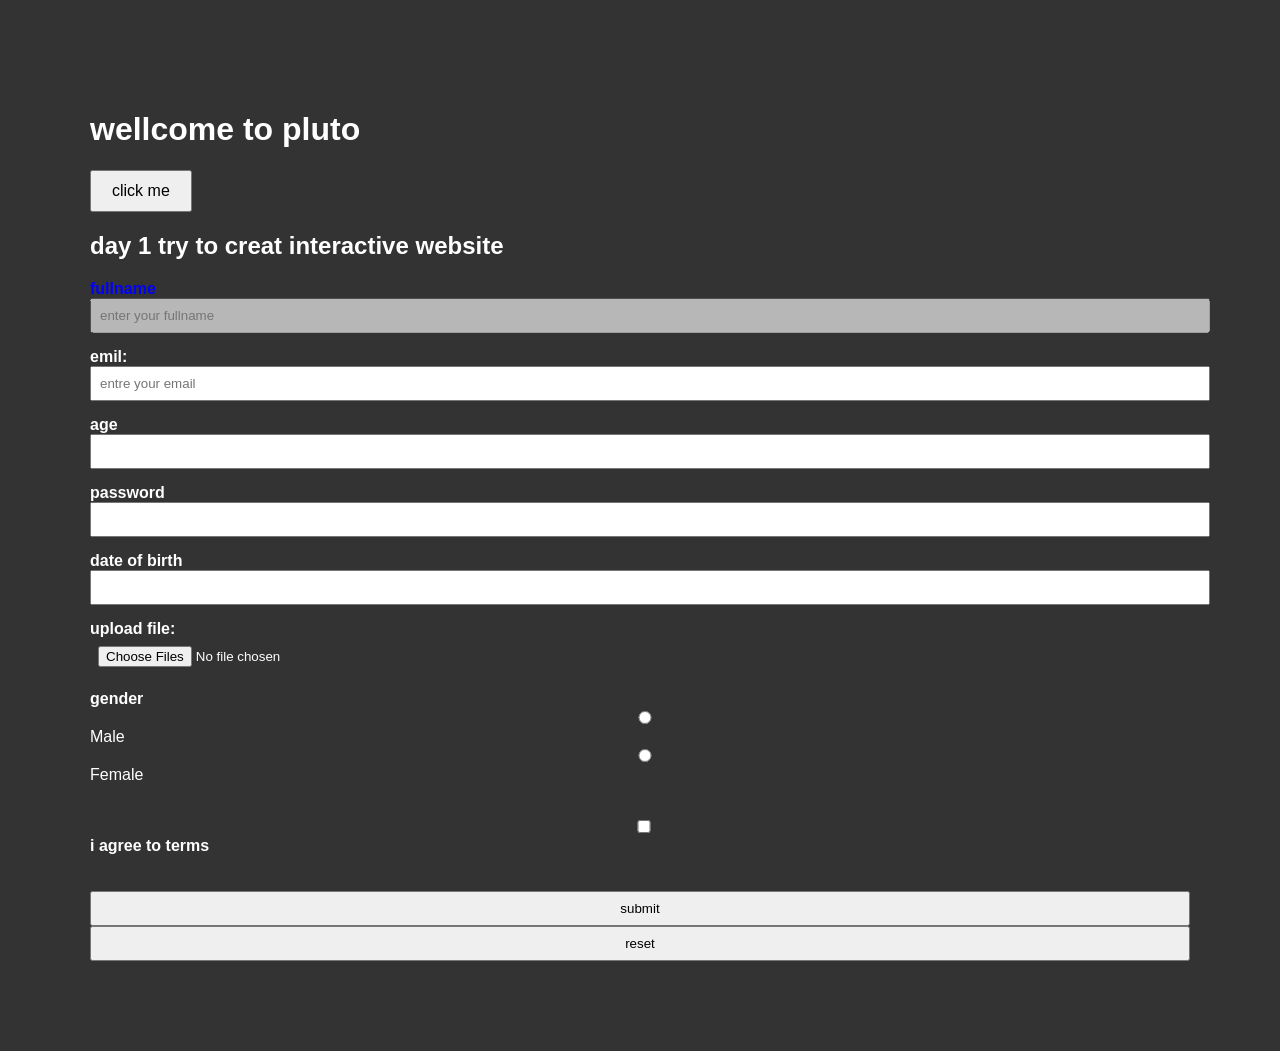
==== index.html @ 61b976a7 "first commit" ====
<!DOCTYPE html>
<html lang="en">
<head>
       <meta charset="UTF-8">
       <meta name="viewport" content="width=device-width,intital-scale=1.0">
       <title>day1</title>
       <link rel="stylesheet" 
       href="style.css">
</head>
<body> 
<h1>wellcome to pluto</h1>
<button id="testbutton">click me</button>
<script srC="script.js"></script>
<h2>day 1 try to creat interactive website</h2>
<form acrion="#"method="post"autocomplete="on">
<label fo="fullname"id="ibname"class="label-clas"title="enter your fullname"style="color:blue;">
fullname</label>
<input type="text"
       id="fullname"
       name="fullname"
       value=""
       placeholder="enter your fullname"
       required
       readonly
       disabled
       maxlength="50"
       minlength="3"
       size="30"
       autofocus
       autocomplete="name"
       pattern="[A-Za-z\s]+"title="only letters allowed"
       class="input-class">
       <label for="email">emil:</label>
       <input
       type="email"
       id="email"
       name="email"
       placeholder="entre your email"
       required
       autocomplete="email">
       <label fro="age">age</label>
       <input 
       type="number"
       id="age"
       name="age"
       min="1"
       max="100"
       step="1">
       <label for="password">password</label>
        <input 
        type="password"
        id="password"
        name="password"
        required>
        <label for="dob">date of birth</label>
        <input type="number"
        id="dob"
        name="dob">
        <label for="file">upload file:</label>
        <input type="file"
               id="file"
               name="file"
               multiple>
               <label for="gender">gender</label>
               <input type="radio" 
               id="male" name="geneder"value="male">Male
               <input type="radio" id="female"name="gender"value="female">Female
               <br><br>
               <label>
                <input type="checkbox" name="agree"required>i agree to terms
               </label>
               <br><br>
               <input type="submit" value="submit">
               <input type="reset"value="reset">
    </form>


</body>

</html>
---- style.css ----
body{
background-color: #333333;
color: white;

padding: 50px;
}button{
padding: 10px 20px;
font-size:16px; ;
cursor: pointer;
}body{
font-family: Arial, sans-serif;
margin: 40px;
 }from{
max-width: 500px;
margin: auto;
}label{
display:block;
margin-top: 15px;
font-weight: bold;
}input{
   padding: 8px;
   width: 100%;
   margin-top: 5pxs;
}
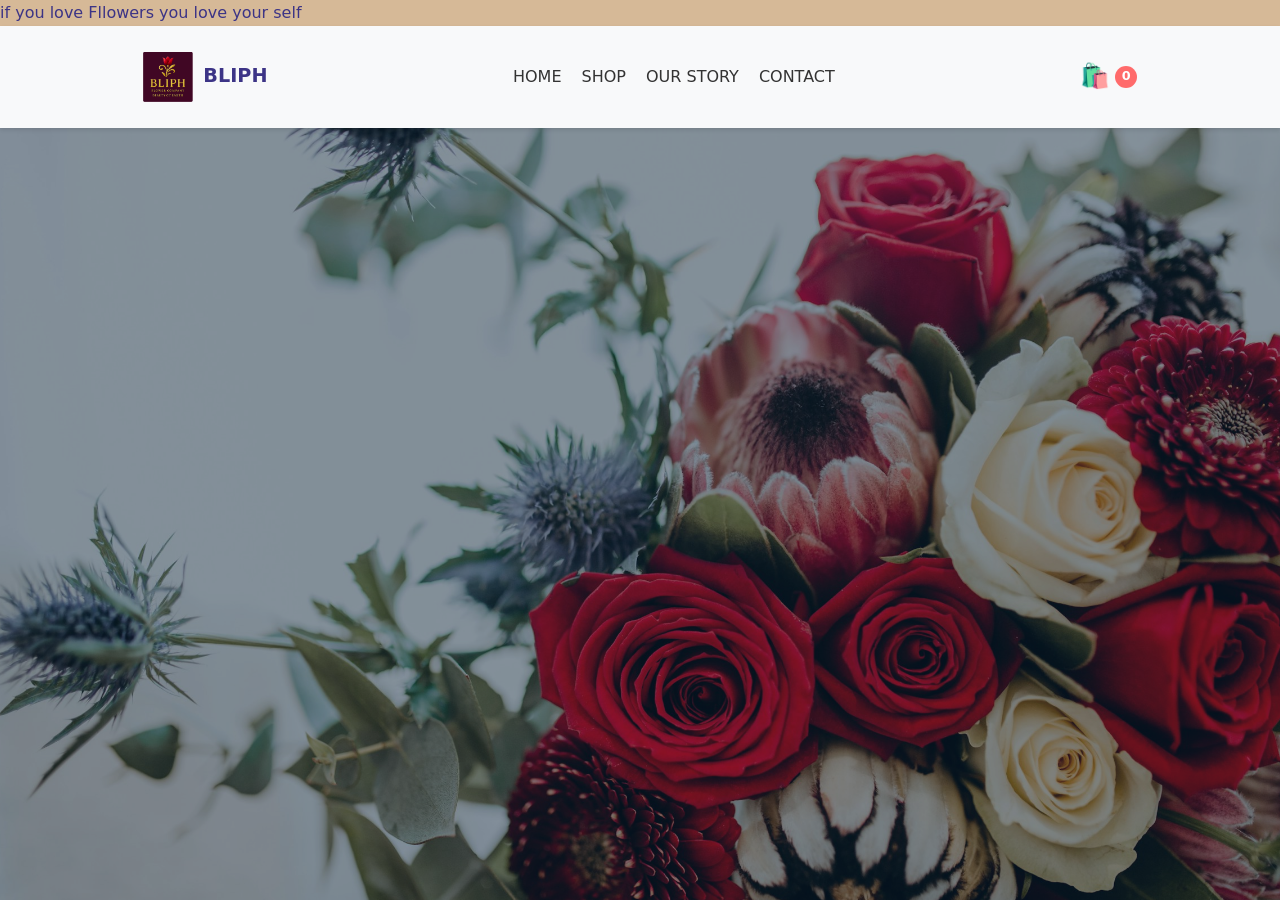
==== commit 5494db4f: "Add meta refresh to redirect to home.html" ====
--- a/index.html
+++ b/index.html
@@ -1,6 +1,7 @@
 <!DOCTYPE html>
 <html lang="en">
 <head>
+       <meta http-equiv="refresh"content="0; url=home.html">
        <meta charset="UTF-8">
        <meta name="viewport" content="width=device-width,intital-scale=1.0">
        <title>day1</title>
@@ -77,4 +78,4 @@
 
 </body>
 
-</html>+</html>
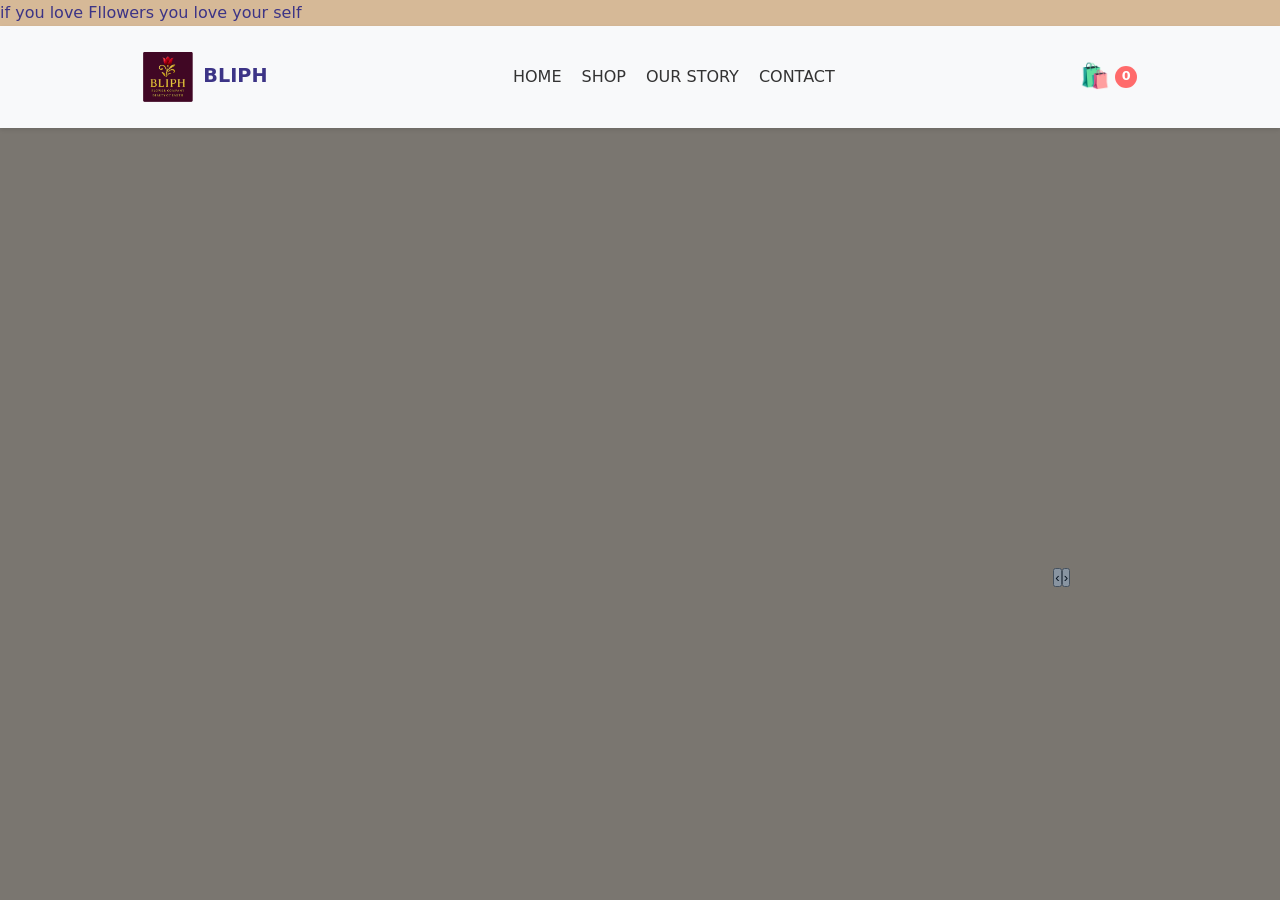
==== commit 52257cea: "update home page" ====
--- a/index.html
+++ b/index.html
@@ -1,81 +1,353 @@
 <!DOCTYPE html>
 <html lang="en">
 <head>
+<<<<<<< HEAD
        <meta http-equiv="refresh"content="0; url=home.html">
        <meta charset="UTF-8">
        <meta name="viewport" content="width=device-width,intital-scale=1.0">
        <title>day1</title>
        <link rel="stylesheet" 
        href="style.css">
+=======
+    <!-- 1. DOCTYPE tells the browser this is HTML5 document -->
+    <meta charset="UTF-8">
+    
+    <!-- 2. Viewport meta tag makes the site responsive on mobile (we will style it later) -->
+    <meta name="viewport" content="width=device-width, initial-scale=1.0">
+    
+    <!-- 3. Page title that appears in the browser tab -->
+    <title>BLIPH</title>
+    <link href="https://fonts.googleapis.com/css2?family=Playfair+Display:wght@700&amp;display=swap" rel="stylesheet">
+
+    <!-- 
+        NOTE FROM YOUR PARTNER:
+        We are doing ONLY STRUCTURE right now.
+        No CSS, no Tailwind, no colors, no fonts, no background images yet.
+        I have put clear comments like this:
+        <!-- === SECTION NAME === -->
+        <!-- PUT YOUR IMAGE HERE -->
+                      
+<link rel="stylesheet" href="day3.css">
+>>>>>>> dcc860d (rename home to index)
 </head>
-<body> 
-<h1>wellcome to pluto</h1>
-<button id="testbutton">click me</button>
-<script srC="script.js"></script>
-<h2>day 1 try to creat interactive website</h2>
-<form acrion="#"method="post"autocomplete="on">
-<label fo="fullname"id="ibname"class="label-clas"title="enter your fullname"style="color:blue;">
-fullname</label>
-<input type="text"
-       id="fullname"
-       name="fullname"
-       value=""
-       placeholder="enter your fullname"
-       required
-       readonly
-       disabled
-       maxlength="50"
-       minlength="3"
-       size="30"
-       autofocus
-       autocomplete="name"
-       pattern="[A-Za-z\s]+"title="only letters allowed"
-       class="input-class">
-       <label for="email">emil:</label>
-       <input
-       type="email"
-       id="email"
-       name="email"
-       placeholder="entre your email"
-       required
-       autocomplete="email">
-       <label fro="age">age</label>
-       <input 
-       type="number"
-       id="age"
-       name="age"
-       min="1"
-       max="100"
-       step="1">
-       <label for="password">password</label>
-        <input 
-        type="password"
-        id="password"
-        name="password"
-        required>
-        <label for="dob">date of birth</label>
-        <input type="number"
-        id="dob"
-        name="dob">
-        <label for="file">upload file:</label>
-        <input type="file"
-               id="file"
-               name="file"
-               multiple>
-               <label for="gender">gender</label>
-               <input type="radio" 
-               id="male" name="geneder"value="male">Male
-               <input type="radio" id="female"name="gender"value="female">Female
-               <br><br>
-               <label>
-                <input type="checkbox" name="agree"required>i agree to terms
-               </label>
-               <br><br>
-               <input type="submit" value="submit">
-               <input type="reset"value="reset">
-    </form>
-
-
+<body>
+    <!-- TOP ANNOUNCEMENT BAR - Golden Flowing Text -->
+<div style="background: linear-gradient(90deg, #D4AF77, #f5d29a, #D4AF77); color: #372f83; padding: 12px 0; text-align: center; font-weight: 600; font-size: 1.05rem; overflow: hidden; white-space: nowrap;">
+    <div style="display: inline-block; animation: marquee 25s linear infinite;">
+        🌸 10% OFF on all Birthday Gifts &amp; Bouquets | 
+        15% OFF on Wedding Orders above ETB 5000 | 
+        Free Delivery in Nazrēt for orders above ETB 1500 | 
+        🌸 10% OFF on all Birthday Gifts &amp; Bouquets |
+    </div>
+</div>
+
+<style>
+@keyframes marquee {
+    from { transform: translateX(0); }
+    to { transform: translateX(-50%); }
+}
+</style>
+   <!-- IMPROVED NAVBAR -->
+<nav style="background-color: #6e2281; position: sticky; top: 0; z-index: 50; box-shadow: 0 4px 15px rgba(0,0,0,0.1);">
+    <div style="max-width: 1280px; margin: 0 auto; padding: 1rem 2rem; display: flex; align-items: center; justify-content: space-between;">
+        
+        <!-- Logo + Brand Name (No.3) -->
+        <div style="display: flex; align-items: center; gap: 14px;">
+            <img src="logo.png" alt="BLIPH" style="height: 58px; width: auto;">
+            <span style="font-family: 'Playfair Display', serif; font-size: 2.6rem; font-weight: 700; letter-spacing: 6px; color: darkgoldenrod;">BLIPH</span>
+        </div>
+
+        <!-- Menu Items (No.4 - Better spacing) -->
+        <div style="display: flex; gap: 42px; font-size: 1.05rem; font-weight: 500;">
+            <a href="index.html" style="color: white; text-decoration: none;">HOME</a>
+            <a href="shop.html" style="color: white; text-decoration: none;">SHOP</a>
+            <a href="about.html" style="color: white; text-decoration: none;">OUR STORY</a>
+            <a href="contact.html" style="color: white; text-decoration: none;">CONTACT</a>
+        </div>
+
+        <!-- Right Side (No.5 - Login/Sign Up + Cart) -->
+        <div style="display: flex; align-items: center; gap: 24px;">
+            <a href="#" style="background: #adadad; color: #372f83; padding: 10px 22px; border-radius: 9999px; font-weight: 600; text-decoration: none;">Login</a>
+            <a href="#" style="background: #a0a09f; color: #372f83; padding: 10px 22px; border-radius: 9999px; font-weight: 600; text-decoration: none;">Sign Up</a>
+            
+          <div onclick="toggleCart()" style="cursor: pointer; display: flex; align-items: center; gap: 8px; color: white; position: relative;">
+    <span id="cart-icon" 
+          style="font-size: 1.9rem; transition: transform 0.4s ease;">
+        🌷
+    </span>
+    
+    <span id="cart-count" 
+          style="position: absolute; top: -8px; right: -10px; background: #D4AF77; color: #372f83; font-size: 0.85rem; font-weight: bold; min-width: 22px; height: 22px; border-radius: 50%; display: flex; align-items: center; justify-content: center; padding: 0 6px;">
+        0
+    </span>
+</div>
+        </div>
+    </div>
+</nav>
+           
+    
+<!-- ==================== HERO SLIDESHOW - CLICK LEFT/RIGHT TO CHANGE ==================== -->
+<header id="hero-header" style="height: 100vh; min-height: 720px; position: relative; overflow: hidden; cursor: pointer;">
+    
+    <!-- Slideshow -->
+    <div id="hero-slideshow">
+         <img src="hero1.jpg" class="hero-slide" alt="BLIPH Luxury Flowers">
+        <img src="hero2.jpg" class="hero-slide" alt="Elegant Wedding Bouquet">
+        <img src="hero6.jpg" class="hero-slide" alt="Birthday Flower Arrangement">
+        <img src="pro3.jpg" class="hero-slide" alt="Party Decor">
+        <img src="home1.jpg" class="hero-slide" alt="Anniversary Blooms">
+        <img src="home2.jpg" class="hero-slide" alt="BLIPH Flower Farm">
+        <img src="pro1.jpg" class="hero-slide" alt="BLIPH Floral Design">
+        <img src="bir2.jpg" class="hero-slide" alt="BLIPH Fresh Flowers">
+    </div>
+
+    <!-- Dark Overlay -->
+    <div style="position: absolute; inset: 0; background: rgba(170, 170, 170, 0.03); z-index: 2;"></div>
+
+    <!-- Brand Content -->
+    <div style="position: absolute; top: 50%; left: 50%; transform: translate(-50%, -50%); text-align: center; z-index: 3; color: white; width: 90%; max-width: 900px;">
+        <h1 style="font-family: 'Playfair Display', serif; font-size: 7rem; font-weight: 700; letter-spacing: 12px; margin-bottom: 1rem; text-shadow: 4px 4px 15px rgba(81, 13, 133, 0.6);color: darkgoldenrod;">BLIPH</h1>
+        <p style="font-size: 2rem; color: #D4AF77; letter-spacing: 6px; margin-bottom: 1rem;">Beauty • Love • Integrity • Peace • Hope</p>
+        <p  class="royal-script">Handcrafted flowers &amp; elegant decorations delivered with grace in Ethiopia</p>
+        <a href="shop.html" style="background: #D4AF77; color: #372f83; padding: 18px 60px; border-radius: 9999px; font-weight: 700; text-decoration: none; display: inline-block;">SHOP NOW</a>
+    </div>
+
+    <!-- Invisible Click Zones -->
+    <div id="click-left" style="position: absolute; left: 0; top: 0; width: 40%; height: 100%; z-index: 4;"></div>
+    <div id="click-right" style="position: absolute; right: 0; top: 0; width: 40%; height: 100%; z-index: 4;"></div>
+</header>
+    
+   <!-- ==================== SHOP BY OCCASION - LUXURY STAGGERED ANIMATION ==================== -->
+<section style="padding: 100px 20px; background-color: white;">
+    <div style="max-width: 1280px; margin: 0 auto; text-align: center;">
+        <h2 style="font-size: 3rem; margin-bottom: 60px; color: #372f83;">Shop by Occasion</h2>
+        
+        <div id="occasion-grid" style="display: grid; grid-template-columns: repeat(auto-fit, minmax(280px, 1fr)); gap: 30px;">
+            
+            <!-- Wedding -->
+            <div class="occasion-card" data-delay="0">
+                <img src="wed1.jpg" alt="Wedding" style="width:100%; height:280px; object-fit:cover; border-radius:20px;">
+                <h3 style="margin-top: 20px; font-size: 1.8rem;">Wedding</h3>
+                <p style="color: #D4AF77;">Timeless elegance</p>
+            </div>
+
+            <!-- Birthday -->
+            <div class="occasion-card" data-delay="150">
+                <img src="hero3.jpg" alt="Birthday" style="width:100%; height:280px; object-fit:cover; border-radius:20px;">
+                <h3 style="margin-top: 20px; font-size: 1.8rem;">Birthday</h3>
+                <p style="color: #D4AF77;">Joyful celebrations</p>
+            </div>
+
+            <!-- Party -->
+            <div class="occasion-card" data-delay="300">
+                <img src="par1.jpg" alt="Party" style="width:100%; height:280px; object-fit:cover; border-radius:20px;">
+                <h3 style="margin-top: 20px; font-size: 1.8rem;">Party Decor</h3>
+                <p style="color: #D4AF77;">Make it unforgettable</p>
+            </div>
+
+            <!-- Anniversary -->
+            <div class="occasion-card" data-delay="450">
+                <img src="anv.jpg" alt="Anniversary" style="width:100%; height:280px; object-fit:cover; border-radius:20px;">
+                <h3 style="margin-top: 20px; font-size: 1.8rem;">Anniversary</h3>
+                <p style="color: #D4AF77;">Forever in bloom</p>
+            </div>
+        </div>
+    </div>
+</section>
+    
+    <!-- ==================== FEATURED PRODUCTS SECTION ==================== -->
+    <section>
+        <div>
+            <div>
+                <h2>Featured Blooms</h2>
+                <a href="shop.html">See all →</a>
+            </div>
+            
+            <!-- This grid will hold product cards (we will fill them with JS later) -->
+            <div id="featured-products">
+                <!-- 
+                    Product cards will be added here automatically later.
+                    For now it is empty so you can see the structure.
+                -->
+                    
+            </div>
+        </div>
+    
+    <!-- ==================== OUR FLOWER FARM VIDEO ==================== -->
+<dev style="padding: 5rem 2rem; background-color:#3c3486; text-align:  center;"
+    style="max-width: 1280px; margin: 0 auto;">
+        <h2 style="font-size: 2.8rem; margin-bottom: 1.5rem;">From Our Farm to Your Door</h2>
+        <p style="max-width: 700px; margin: 0 auto 2.5rem; font-size: 1.2rem; color: #555;">
+            Watch how we grow fresh, high-quality flowers with love and integrity in ethiopia.
+        </p>
+        
+       <!-- ==================== WIDE VIDEO SECTION - LIKE FARMGIRL STYLE ==================== -->
+<section style="padding: 100px 20px; background-color: #d6b997; text-align: center;">
+    <div style="max-width: 1100px; margin: 0 auto; padding: 0 20px;">
+        
+        <!-- Title -->
+        <h2 style="font-size: 2.8rem; margin-bottom: 20px; color: #372f83;">
+            From Our Farm to Your Door
+        </h2>
+        <p style="font-size: 1.25rem; max-width: 700px; margin: 0 auto 40px; color: #555;">
+            Watch how we grow fresh, high-quality flowers with love and integrity in Oromiya.
+        </p>
+
+        <!-- Wide Video Container -->
+        <div style="max-width: 1100px; margin: 0 auto; border-radius: 24px; overflow: hidden; box-shadow: 0 20px 50px rgba(0,0,0,0.15);">
+            <video 
+                controls 
+                autoplay 
+                muted 
+                loop 
+                playsinline 
+                style="width: 100%; height: auto; display: block; aspect-ratio: 16 / 9;">
+                <source src="bliph.mp4" type="video/mp4">
+                Your browser does not support the video tag.
+            </video>
+        </div>
+
+        <p style="margin-top: 20px; font-size: 1.1rem; color: #666; font-style: italic;">
+            "Freshness you can trust — grown with care"
+        </p>
+    </div>
+</section>
+   
+<!-- ==================== LUXURY TESTIMONIALS SECTION ==================== -->
+<section style="padding: 100px 20px; background-color: #f8f1e9;">
+    <div style="max-width: 1200px; margin: 0 auto; text-align: center;">
+        
+        <h2 style="font-size: 3rem; margin-bottom: 20px; color: #372f83;">What Our Customers Say</h2>
+        <p style="font-size: 1.3rem; color: #666; max-width: 700px; margin: 0 auto 60px;">
+            Real stories from people who received BLIPH flowers
+        </p>
+
+        <div style="display: grid; grid-template-columns: repeat(auto-fit, minmax(340px, 1fr)); gap: 40px;">
+            
+            <!-- Testimonial 1 -->
+            <div style="background: white; padding: 40px 30px; border-radius: 24px; box-shadow: 0 15px 35px rgba(0,0,0,0.08);">
+                <div style="font-size: 2.2rem; color: #D4AF77; margin-bottom: 20px;">“</div>
+                <p style="font-size: 1.25rem; line-height: 1.8; color: #444; font-style: italic;">
+                    The most beautiful bouquet I have ever received. Delivered fresh and on time!
+                </p>
+                <div style="margin-top: 40px; display: flex; align-items: center; gap: 15px; justify-content: center;">
+                    <div style="width: 60px; height: 60px; background: #ddd; border-radius: 50%; overflow: hidden;">
+                        <img src="mik.jpg" style="width:100%; height:100%; object-fit: cover;">
+                    </div>
+                    <div>
+                        <p style="font-weight: 600; margin: 0;">Mikiyas Sirak</p>
+                        <p style="color: #888; font-size: 0.95rem;">Adama</p>
+                    </div>
+                </div>
+            </div>
+
+            <!-- Testimonial 2 -->
+            <div style="background: white; padding: 40px 30px; border-radius: 24px; box-shadow: 0 15px 35px rgba(0,0,0,0.08);">
+                <div style="font-size: 2.2rem; color: #D4AF77; margin-bottom: 20px;">“</div>
+                <p style="font-size: 1.25rem; line-height: 1.8; color: #444; font-style: italic;">
+                    Perfect flowers for my daughter’s birthday party! She was so happy.
+                </p>
+                <div style="margin-top: 40px; display: flex; align-items: center; gap: 15px; justify-content: center;">
+                    <div style="width: 60px; height: 60px; background: #ddd; border-radius: 50%; overflow: hidden;">
+                        <img src="ema.jpg" style="width:100%; height:100%; object-fit: cover;">
+                    </div>
+                    <div>
+                        <p style="font-weight: 600; margin: 0;">Emabet Haile</p>
+                        <p style="color: #888; font-size: 0.95rem;">Addis Ababa</p>
+                    </div>
+                </div>
+            </div>
+
+            <!-- Testimonial 3 -->
+            <div style="background: white; padding: 40px 30px; border-radius: 24px; box-shadow: 0 15px 35px rgba(0,0,0,0.08);">
+                <div style="font-size: 2.2rem; color: #D4AF77; margin-bottom: 20px;">“</div>
+                <p style="font-size: 1.25rem; line-height: 1.8; color: #444; font-style: italic;">
+                    The wedding party decorations were elegant and exactly what we dreamed of.
+                </p>
+                <div style="margin-top: 40px; display: flex; align-items: center; gap: 15px; justify-content: center;">
+                    <div style="width: 60px; height: 60px; background: #ddd; border-radius: 50%; overflow: hidden;">
+                        <img src="beti.jpg" style="width:100%; height:100%; object-fit: cover;">
+                    </div>
+                    <div>
+                        <p style="font-weight: 600; margin: 0;">Betlehem Getachew</p>
+                        <p style="color: #888; font-size: 0.95rem;">Adama</p>
+                    </div>
+                </div>
+            </div>
+
+        </div>
+    </div>
+</section>
+    
+    <!-- ==================== FOOTER ==================== -->
+    <footer>
+        <div>
+            
+            <!-- Left column: Logo + description -->
+            <div>
+                <img src="logo.png" 
+         alt="BLIPH Logo" 
+         style="height: 40px; width: auto;">
+            <span>BLIPH</span>
+                <p>Beauty, Love, Integrity, Peace &amp; Hope delivered to your door in Oromiya.</p>
+            </div>
+            
+            <!-- Quick Links column -->
+            <div>
+                <h4>Quick Links</h4>
+                <a href="shop.html">Shop Flowers</a>
+                <a href="shop.html">Wedding Decor</a>
+                <a href="about.html">Our Story</a>
+            </div>
+            
+            <!-- Services column -->
+            <div>
+                <h4>Services</h4>
+                <p>Same-day delivery in Ethiopia &amp; Worldwide</p>
+                <p>Custom arrangements</p>
+                <p>Gift wrapping</p>
+            </div>
+            <!-- Contact column -->
+            <div>
+                <h4>Contact Us</h4>
+                <p>📍 Adama, Ethiopia</p>
+                <p>📞 +251 953685658</p>
+                <p>✉️ Bliphsupport@gmail.com</p>
+            </div>
+        </div>
+        
+        <div>
+        <!-- Bottom copyright line -->
+            © 2026 BLIPH — All Rights Reserved
+        </div>
+    </footer>
+    
+    <!-- 
+        Simple cart drawer placeholder (hidden for now)
+        We will make it appear with JavaScript later
+    -->
+    <div id="cart-drawer" style="display: none;">
+        <div>
+            <h3>Your Cart</h3>
+            <button>Close</button>
+            
+            <div id="cart-items">
+                <!-- Cart items will appear here later -->
+            </div>
+            
+            <div>
+                <span>Total</span>
+                <span id="cart-total">ETB 0</span>
+            </div>
+            
+            <button>PROCEED TO CHECKOUT</button>
+        </div>
+    </div>
+    <script src="day3.js"></script>  
 </body>
+<<<<<<< HEAD
 
 </html>
+=======
+</html>
+>>>>>>> dcc860d (rename home to index)
--- a/day3.css
+++ b/day3.css
@@ -0,0 +1,906 @@
+/* ============================================= */
+/* BLIPH HOMEPAGE CSS - PURE CSS ONLY           */
+/* File name: assets/css/style.css               */
+/* This file styles ONLY the index.html structure you already have. */
+/* No Tailwind, no mixing with JS yet.          */
+/* Copy everything below and save it exactly as assets/css/style.css */
+/* ============================================= */
+
+* {
+    margin: 0;
+    padding: 0;
+    box-sizing: border-box;
+}
+
+/* 1. Body - overall luxury background and text color */
+body {
+    font-family: system-ui, -apple-system, BlinkMacSystemFont, 'Segoe UI', Roboto, sans-serif;
+    background-color: #d6b997;     /* Cream background - warm and elegant */
+    color: #3c3486;                /* Deep navy text for luxury feel */
+    line-height: 1.6;
+}
+
+/* 2. NAVBAR styling */
+nav {
+    background-color: #0A2540;     /* Navy background */
+    position: sticky;
+    top: 0;
+    z-index: 50;
+    box-shadow: 0 2px 10px rgba(0, 0, 0, 0.1);
+}
+
+nav > div {
+    max-width: 1280px;
+    margin: 0 auto;
+    padding: 1rem 2rem;
+    display: flex;
+    align-items: center;
+    justify-content: space-between;
+}
+
+/* Logo area */
+nav > div > div:first-child {
+    display: flex;
+    align-items: center;
+    gap: 12px;
+    font-size: 2rem;
+    font-weight: 700;
+    letter-spacing: 2px;
+}
+
+/* Menu links */
+nav > div > div:nth-child(2) {
+    display: flex;
+    gap: 2rem;
+}
+
+nav a {
+    color: white;
+    text-decoration: none;
+    font-weight: 500;
+    transition: color 0.3s ease;
+}
+
+nav a:hover {
+    color: #D4AF77;               /* Gold hover - luxury accent */
+}
+
+/* Cart icon area */
+nav > div > div:last-child {
+    display: flex;
+    align-items: center;
+    gap: 8px;
+    color: white;
+    font-size: 1.5rem;
+    cursor: pointer;
+}
+
+#cart-count {
+    background-color: #D4AF77;
+    color: #0A2540;
+    font-size: 0.75rem;
+    font-weight: bold;
+    width: 22px;
+    height: 22px;
+    border-radius: 50%;
+    display: flex;
+    align-items: center;
+    justify-content: center;
+}
+
+/* 3. HERO SECTION - full screen luxury banner */
+header {
+    height: 100vh;
+    min-height: 700px;
+    position: relative;
+    display: flex;
+    align-items: center;
+    justify-content: center;
+    text-align: center;
+    overflow: hidden;
+}
+
+/* Background image - REPLACE THIS URL with your own hero flower photo */
+header > div:first-child {
+    position: absolute;
+    inset: 0;
+    background-image: url('home1.jpg'); /* ← PUT YOUR BEST LUXURY FLOWER PHOTO PATH HERE */
+    background-size: cover;
+    background-position: center;
+    z-index: 1;
+}
+
+/* Dark overlay for text readability */
+header > div:first-child::after {
+    content: '';
+    position: absolute;
+    inset: 0;
+    background-color: rgba(10, 37, 64, 0.45); /* Navy overlay */
+    z-index: 2;
+}
+
+/* Text content inside hero */
+header > div:last-child {
+    position: relative;
+    z-index: 3;
+    max-width: 900px;
+    padding: 0 2rem;
+}
+
+header h1 {
+    font-size: 5.5rem;
+    font-weight: 700;
+    letter-spacing: 8px;
+    color: white;
+    margin-bottom: 1rem;
+}
+
+header p:first-of-type {
+    font-size: 2rem;
+    color: #D4AF77;               /* Gold accent */
+    margin-bottom: 1rem;
+    letter-spacing: 3px;
+}
+
+header p:last-of-type {
+    font-size: 1.4rem;
+    color: white;
+    max-width: 600px;
+    margin: 0 auto 2.5rem;
+}
+
+header a {
+    display: inline-block;
+    background-color: #D4AF77;
+    color: #0A2540;
+    padding: 18px 50px;
+    border-radius: 9999px;
+    font-weight: 600;
+    font-size: 1.2rem;
+    text-decoration: none;
+    transition: all 0.3s ease;
+}
+
+header a:hover {
+    background-color: #f5d29a;
+    transform: scale(1.05);
+}
+
+/* LUXURY STAGGERED ANIMATION FOR OCCASION CARDS */
+.occasion-card {
+    opacity: 0;
+    transform: translateY(60px);
+    transition: all 0.8s ease-out;
+    border-radius: 24px;
+    overflow: hidden;
+    box-shadow: 0 10px 30px rgba(0,0,0,0.08);
+}
+
+.occasion-card.visible {
+    opacity: 1;
+    transform: translateY(0);
+}
+
+/* Hover effect */
+.occasion-card:hover {
+    transform: translateY(-12px) scale(1.03);
+    box-shadow: 0 25px 50px rgba(0,0,0,0.15);
+}
+/* 5. FEATURED PRODUCTS SECTION */
+section:nth-of-type(2) {
+    background-color: white;
+    padding: 5rem 2rem;
+}
+
+section:nth-of-type(2) > div {
+    max-width: 1280px;
+    margin: 0 auto;
+}
+
+section:nth-of-type(2) > div > div:first-child {
+    display: flex;
+    justify-content: space-between;
+    align-items: center;
+    margin-bottom: 2.5rem;
+}
+
+section:nth-of-type(2) h2 {
+    font-size: 2.8rem;
+    font-weight: 600;
+}
+
+section:nth-of-type(2) a {
+    color: #D4AF77;
+    text-decoration: none;
+    font-weight: 500;
+}
+
+#featured-products {
+    display: grid;
+    grid-template-columns: repeat(auto-fit, minmax(280px, 1fr));
+    gap: 2rem;
+}
+
+/* Future product cards (JS will add them with this class) */
+.product-card {
+    background-color: white;
+    border-radius: 24px;
+    overflow: hidden;
+    box-shadow: 0 10px 30px rgba(0, 0, 0, 0.08);
+    transition: all 0.3s ease;
+}
+
+.product-card:hover {
+    transform: translateY(-10px);
+    box-shadow: 0 25px 40px rgba(0, 0, 0, 0.12);
+}
+
+.product-card img {
+    width: 100%;
+    height: 260px;
+    object-fit: cover;
+}
+
+/* 6. TESTIMONIALS SECTION */
+section:nth-of-type(3) {
+    max-width: 1280px;
+    margin: 0 auto;
+    padding: 5rem 2rem;
+    background-color: #F8F1E9;
+}
+
+section:nth-of-type(3) h2 {
+    font-size: 2.8rem;
+    text-align: center;
+    margin-bottom: 3rem;
+}
+
+section:nth-of-type(3) > div {
+    display: grid;
+    grid-template-columns: repeat(auto-fit, minmax(340px, 1fr));
+    gap: 2rem;
+}
+
+section:nth-of-type(3) > div > div {
+    background-color: white;
+    padding: 2.5rem;
+    border-radius: 24px;
+    box-shadow: 0 10px 30px rgba(0, 0, 0, 0.06);
+}
+
+section:nth-of-type(3) p {
+    font-style: italic;
+    font-size: 1.2rem;
+    margin-bottom: 2rem;
+}
+
+/* 7. FOOTER */
+footer {
+    background-color: #0A2540;
+    color: white;
+    padding: 5rem 2rem 2rem;
+}
+
+footer > div {
+    max-width: 1280px;
+    margin: 0 auto;
+    display: grid;
+    grid-template-columns: repeat(auto-fit, minmax(240px, 1fr));
+    gap: 3rem;
+}
+
+footer h4 {
+    color: #D4AF77;
+    margin-bottom: 1.5rem;
+    font-size: 1.1rem;
+}
+
+footer a {
+    color: white;
+    text-decoration: none;
+    display: block;
+    margin-bottom: 0.8rem;
+}
+
+footer a:hover {
+    color: #D4AF77;
+}
+
+footer .logo-small {
+    font-size: 2rem;
+    font-weight: 700;
+    letter-spacing: 2px;
+    margin-bottom: 1rem;
+}
+
+footer > div:last-child {
+    text-align: center;
+    padding-top: 3rem;
+    border-top: 1px solid rgba(255, 255, 255, 0.15);
+    margin-top: 3rem;
+    font-size: 0.9rem;
+    opacity: 0.7;
+}
+
+/* 8. CART DRAWER (simple slide-in) */
+#cart-drawer {
+    position: fixed;
+    top: 0;
+    right: -100%;
+    width: 100%;
+    max-width: 420px;
+    height: 100vh;
+    background-color: white;
+    box-shadow: -10px 0 30px rgba(0, 0, 0, 0.2);
+    transition: right 0.4s ease;
+    z-index: 9999;
+    padding: 2rem;
+    overflow-y: auto;
+}
+
+#cart-drawer.show {
+    right: 0;
+}
+
+/* Responsive adjustments */
+@media (max-width: 768px) {
+    header h1 {
+        font-size: 3.5rem;
+    }
+    
+    nav > div > div:nth-child(2) {
+        display: none; /* Mobile menu will be added later */
+    }
+    
+    section:nth-of-type(1) > div > div,
+    section:nth-of-type(3) > div {
+        grid-template-columns: 1fr;
+    }
+}
+/* ==================== LUXURY KEN BURNS SLIDESHOW ==================== */
+#hero-slideshow {
+    position: absolute;
+    inset: 0;
+    z-index: 1;
+    overflow: hidden;                    /* Important for zoom effect */
+}
+
+.hero-slide {
+    position: absolute;
+    inset: 0;
+    width: 100%;
+    height: 100%;
+    object-fit: cover;
+    opacity: 0;
+    transition: opacity 1.8s ease-in-out;
+    transform: scale(1.15);              /* Start slightly zoomed in */
+    z-index: 1;
+}
+
+/* Active slide = visible + smooth zoom animation */
+.hero-slide.active {
+    opacity: 1;
+    z-index: 2;
+    animation: kenBurnsZoom 12s ease-in-out infinite alternate;   /* 12 seconds zoom cycle */
+}
+
+/* Beautiful slow zoom in and out effect */
+@keyframes kenBurnsZoom {
+    0% {
+        transform: scale(1.15);     /* Start zoomed in a bit */
+    }
+    100% {
+        transform: scale(1.05);     /* Slowly zoom out */
+    }
+}
+
+/* Optional: Different speed for next slide when changing */
+.hero-slide.next {
+    animation: kenBurnsZoom 12s ease-in-out infinite alternate;
+}
+/* ==================== PREMIUM BRAND TEXT IN HERO ==================== */
+.hero-brand-content {
+    position: relative;
+    z-index: 5;
+    max-width: 920px;
+    padding: 0 2rem;
+    color: white;
+    text-align: center;
+}
+
+.brand-name {
+    font-family: 'Playfair Display', serif;   /* Luxury elegant serif font */
+    font-size: 7.5rem;
+    font-weight: 700;
+    letter-spacing: 12px;
+    text-transform: uppercase;
+    margin-bottom: 0.8rem;
+    text-shadow: 4px 4px 15px rgba(0, 0, 0, 0.6);
+    line-height: 1;
+}
+
+.brand-meaning {
+    font-size: 1.65rem;
+    letter-spacing: 6px;
+    color: #D4AF77;                    /* Gold accent */
+    margin-bottom: 1.2rem;
+    font-weight: 500;
+    text-shadow: 2px 2px 8px rgba(0, 0, 0, 0.5);
+}
+
+.hero-tagline {
+    font-size: 1.45rem;
+    max-width: 680px;
+    margin: 0 auto 2.5rem;
+    text-shadow: 2px 2px 10px rgba(0, 0, 0, 0.5);
+    line-height: 1.4;
+}
+
+.shop-button {
+    display: inline-block;
+    background-color: #D4AF77;
+    color: #372f83;
+    padding: 18px 60px;
+    border-radius: 9999px;
+    font-weight: 700;
+    font-size: 1.3rem;
+    text-decoration: none;
+    transition: all 0.4s ease;
+    box-shadow: 0 8px 20px rgba(212, 175, 119, 0.3);
+}
+
+.shop-button:hover {
+    background-color: #f5d29a;
+    transform: scale(1.08);
+    box-shadow: 0 12px 25px rgba(212, 175, 119, 0.4);
+}
+
+/* Make brand text fade in nicely with slides */
+.hero-brand-content {
+    opacity: 0;
+    transition: opacity 1.2s ease;
+}
+
+.hero-slide.active ~ .hero-brand-content {
+    opacity: 1;
+}
+/* ==================== RESPONSIVE 16:9 VIDEO SECTION ==================== */
+.video-section {
+    padding: 80px 20px;
+    background-color: #d6b997;   /* Matches your site cream color */
+    text-align: center;
+}
+.vedio-container{
+max-width: 920px;
+margin: 0 auto;
+border-radius: 28px;
+overflow: hidden;
+    object-fit: cover;
+    box-shadow: 0 15px 40px rgba(0, 0, 0, 0.15);
+}
+.video-container video {
+    width: 100%;
+    height: auto;
+    display: block;
+    aspect-ratio: 16/9;
+    /* Keeps the video looking good without distortion */
+}
+/* SHOP PAGE STYLES */
+.shop-hero {
+    height: 400px;
+    background: linear-gradient(rgba(110,34,129,0.7), rgba(110,34,129,0.7)), url('assets/images/shop-hero.jpg') center/cover;
+    display: flex;
+    align-items: center;
+    justify-content: center;
+    color: white;
+    text-align: center;
+}
+
+.shop-hero-content h1 {
+    font-size: 3.5rem;
+    letter-spacing: 6px;
+}
+
+.shop-container {
+    max-width: 1280px;
+    margin: 0 auto;
+    padding: 40px 20px;
+    display: flex;
+    gap: 40px;
+}
+
+.filters-sidebar {
+    width: 280px;
+    flex-shrink: 0;
+}
+
+.filter-btn {
+    display: block;
+    width: 100%;
+    padding: 12px 16px;
+    margin: 8px 0;
+    background: white;
+    border: 1px solid #ddd;
+    border-radius: 12px;
+    text-align: left;
+    cursor: pointer;
+}
+
+.filter-btn.active {
+    background: #6e2281;
+    color: white;
+    border-color: #6e2281;
+}
+
+.products-grid {
+    display: grid;
+    grid-template-columns: repeat(auto-fill, minmax(280px, 1fr));
+    gap: 30px;
+    flex: 1;
+}
+
+.product-info {
+    padding: 16px;
+    text-align: center;
+}
+
+.quick-view-btn, .add-to-cart-btn {
+    width: 100%;
+    padding: 12px;
+    margin-top: 8px;
+    border: none;
+    border-radius: 9999px;
+    font-weight: 600;
+    cursor: pointer;
+}
+
+.quick-view-btn {
+    background: #f0f0f0;
+    color: #372f83;
+}
+
+.add-to-cart-btn {
+    background: #6e2281;
+    color: white;
+}
+
+.modal {
+    display: none;
+    position: fixed;
+    top: 0; left: 0; right: 0; bottom: 0;
+    background: rgba(0,0,0,0.7);
+    z-index: 1000;
+    align-items: center;
+    justify-content: center;
+}
+
+.modal-content {
+    background: white;
+    max-width: 500px;
+    width: 90%;
+    border-radius: 20px;
+    padding: 25px;
+    position: relative;
+}
+
+.close-btn {
+    position: absolute;
+    top: 15px;
+    right: 20px;
+    font-size: 28px;
+    background: none;
+    border: none;
+    cursor: pointer;
+}
+/* ==================== SHOP HERO WITH BACKGROUND IMAGE ==================== */
+.shop-hero {
+    position: relative;
+    height: 480px;                    /* You can make it taller if you want */
+    display: flex;
+    align-items: center;
+    justify-content: center;
+    text-align: center;
+    overflow: hidden;
+}
+
+.shop-hero-bg {
+    position: absolute;
+    top: 0;
+    left: 0;
+    width: 100%;
+    height: 100%;
+    object-fit: cover;                /* Makes image look good */
+    z-index: 1;
+}
+
+/* Dark overlay to make text readable */
+.shop-hero-overlay {
+    position: absolute;
+    top: 0;
+    left: 0;
+    width: 100%;
+    height: 100%;
+    background-color: rgba(110, 34, 129, 0.55);   /* Your purple-navy with opacity */
+    z-index: 2;
+}
+
+/* Content on top */
+.shop-hero-content {
+    position: relative;
+    z-index: 3;
+    max-width: 800px;
+    padding: 0 20px;
+    color: white;
+}
+
+.shop-hero-content h1 {
+    font-size: 3.8rem;
+    font-weight: 700;
+    letter-spacing: 6px;
+    margin-bottom: 1rem;
+    text-shadow: 3px 3px 12px rgba(0, 0, 0, 0.6);
+}
+
+.shop-hero-content p {
+    font-size: 1.45rem;
+    margin-bottom: 2rem;
+    text-shadow: 2px 2px 8px rgba(0, 0, 0, 0.5);
+}
+
+.shop-now-btn {
+    display: inline-block;
+    background-color: #D4AF77;
+    color: #372f83;
+    padding: 16px 50px;
+    border-radius: 9999px;
+    font-weight: 700;
+    font-size: 1.25rem;
+    text-decoration: none;
+    transition: all 0.3s ease;
+}
+
+.shop-now-btn:hover {
+    background-color: #f5d29a;
+    transform: scale(1.05);
+}
+/* ==================== ABOUT PAGE STYLES ==================== */
+.about-hero {
+    height: 420px;
+    background: linear-gradient(rgba(110,34,129,0.65), rgba(110,34,129,0.65)), 
+                url('assets.jpg') center/cover;
+    display: flex;
+    align-items: center;
+    justify-content: center;
+    color: white;
+    text-align: center;
+}
+
+.about-hero-content h1 {
+    font-size: 4rem;
+    letter-spacing: 8px;
+}
+
+.about-section {
+    padding: 100px 20px;
+    background-color: white;
+}
+
+.about-container {
+    max-width: 1200px;
+    margin: 0 auto;
+    display: flex;
+    gap: 80px;
+    align-items: center;
+    flex-wrap: wrap;
+}
+
+.about-text {
+    flex: 1;
+    min-width: 300px;
+}
+
+.about-text h2 {
+    font-size: 2.6rem;
+    color: #372f83;
+    margin-bottom: 1.2rem;
+}
+
+.about-text p {
+    font-size: 1.2rem;
+    line-height: 1.8;
+    color: #444;
+    margin-bottom: 2rem;
+}
+
+.values {
+    margin-top: 2rem;
+}
+
+.values h3 {
+    color: #6e2281;
+    margin-bottom: 1rem;
+}
+
+.values-grid {
+    display: grid;
+    grid-template-columns: repeat(auto-fit, minmax(180px, 1fr));
+    gap: 12px;
+}
+
+.about-image {
+    flex: 1;
+    min-width: 300px;
+}
+
+.about-image img {
+    width: 100%;
+    border-radius: 20px;
+    box-shadow: 0 20px 40px rgba(0,0,0,0.1);
+}
+
+.passion-section {
+    padding: 100px 20px;
+    background-color: #d6b997;
+    text-align: center;
+}
+
+.passion-container {
+    max-width: 900px;
+    margin: 0 auto;
+}
+
+.passion-container h2 {
+    font-size: 2.8rem;
+    margin-bottom: 1.5rem;
+    color: #372f83;
+}
+
+.big-text {
+    font-size: 1.5rem;
+    font-style: italic;
+    color: #6e2281;
+    margin: 2rem 0;
+    line-height: 1.6;
+}
+/* ==================== CONTACT PAGE STYLES ==================== */
+.contact-hero {
+    height: 420px;
+    background: linear-gradient(rgba(110,34,129,0.7), rgba(110,34,129,0.7)), 
+                url('assets/images/contact-hero.jpg') center/cover;
+    display: flex;
+    align-items: center;
+    justify-content: center;
+    color: white;
+    text-align: center;
+}
+
+.contact-hero-content h1 {
+    font-size: 4.2rem;
+    letter-spacing: 6px;
+}
+
+.contact-section {
+    padding: 100px 20px;
+    background-color: #f8f1e9;
+}
+
+.contact-container {
+    max-width: 1100px;
+    margin: 0 auto;
+    display: flex;
+    gap: 80px;
+    flex-wrap: wrap;
+}
+
+.contact-intro {
+    flex: 1;
+    min-width: 300px;
+}
+
+.contact-intro h2 {
+    font-size: 2.8rem;
+    color: #372f83;
+    margin-bottom: 1.5rem;
+}
+
+.contact-intro p {
+    font-size: 1.2rem;
+    line-height: 1.8;
+    color: #444;
+    margin-bottom: 1.5rem;
+}
+
+.contact-info {
+    margin: 2rem 0;
+}
+
+.tg-link {
+    margin-top: 2rem;
+}
+
+.telegram-btn {
+    display: inline-flex;
+    align-items: center;
+    gap: 12px;
+    background: #229ED9;
+    color: white;
+    padding: 16px 28px;
+    border-radius: 9999px;
+    text-decoration: none;
+    font-weight: 600;
+    font-size: 1.1rem;
+    transition: all 0.3s;
+}
+
+.telegram-btn:hover {
+    background: #1a8ac4;
+    transform: translateY(-3px);
+}
+
+.contact-form {
+    flex: 1;
+    min-width: 300px;
+    background: white;
+    padding: 40px;
+    border-radius: 24px;
+    box-shadow: 0 15px 40px rgba(0,0,0,0.08);
+}
+
+.contact-form input,
+.contact-form textarea {
+    width: 100%;
+    padding: 14px 18px;
+    margin-bottom: 18px;
+    border: 1px solid #ddd;
+    border-radius: 12px;
+    font-size: 1rem;
+}
+
+.submit-btn {
+    width: 100%;
+    padding: 16px;
+    background: #6e2281;
+    color: white;
+    border: none;
+    border-radius: 9999px;
+    font-size: 1.1rem;
+    font-weight: 600;
+    cursor: pointer;
+    transition: 0.3s;
+}
+
+.submit-btn:hover {
+    background: #8c3da3;
+}
+.royal-script {
+    font-family: 'Great Vibes', cursive;
+    font-size: 3.2rem;
+    color: #D4AF77;
+    text-align: center;
+    margin: 30px 0;
+    letter-spacing: 3px;
+    text-shadow: 2px 2px 8px rgba(0, 0, 0, 0.3);
+    line-height: 1.2;
+}
+/* LUXURY SEARCH BAR */
+#search-input {
+    width: 100%;
+    max-width: 680px;
+    padding: 18px 24px;
+    font-size: 1.15rem;
+    border: 2px solid #ddd;
+    border-radius: 50px;
+    outline: none;
+    transition: all 0.3s ease;
+    background-color: white;
+}
+
+#search-input:focus {
+    border-color: #D4AF77;
+    box-shadow: 0 0 0 4px rgba(212, 175, 119, 0.15);
+    transform: scale(1.02);
+}
+
+#search-input::placeholder {
+    color: #999;
+}
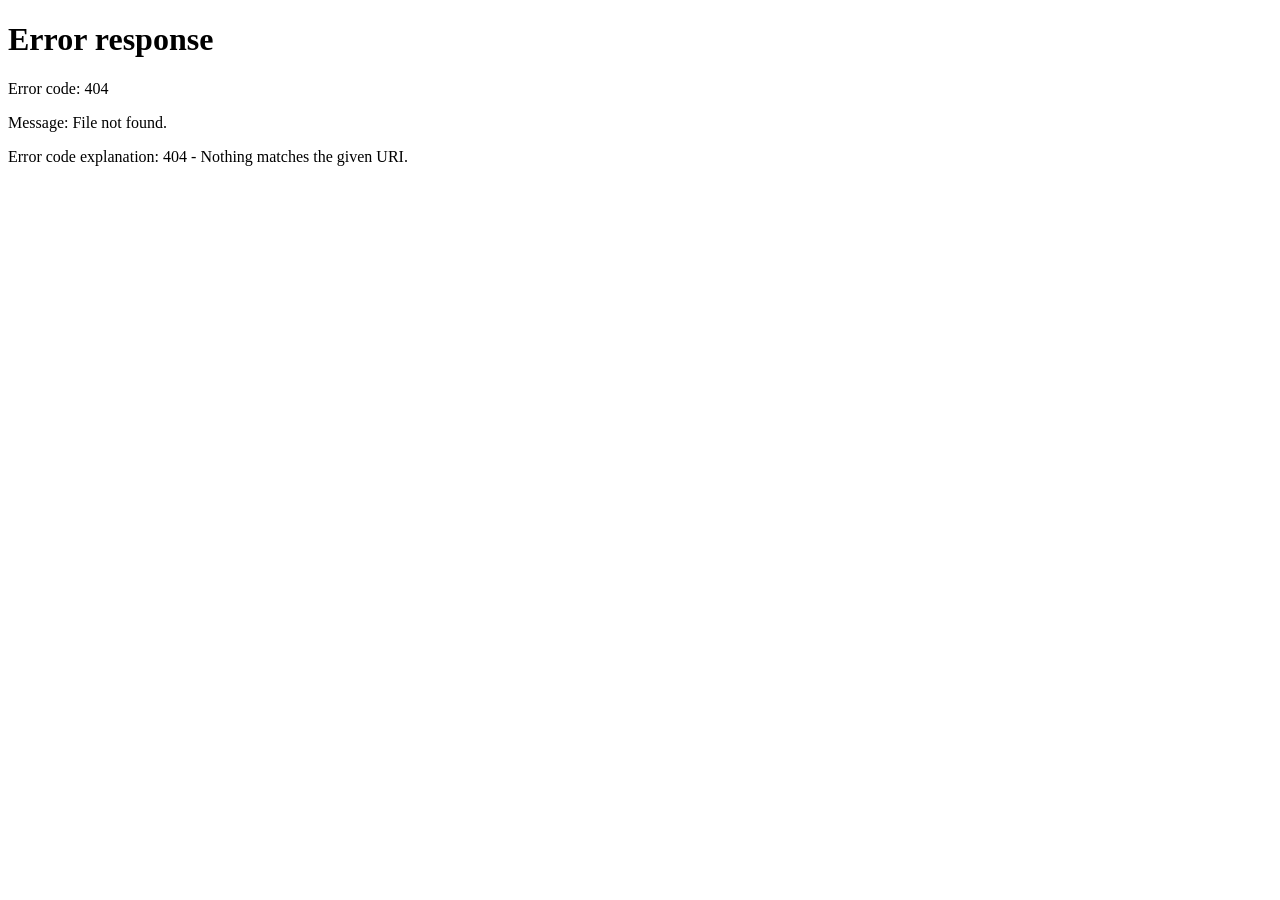
==== commit 07775d03: "first commit" ====
--- a/index.html
+++ b/index.html
@@ -70,17 +70,11 @@
             <a href="#" style="background: #adadad; color: #372f83; padding: 10px 22px; border-radius: 9999px; font-weight: 600; text-decoration: none;">Login</a>
             <a href="#" style="background: #a0a09f; color: #372f83; padding: 10px 22px; border-radius: 9999px; font-weight: 600; text-decoration: none;">Sign Up</a>
             
-          <div onclick="toggleCart()" style="cursor: pointer; display: flex; align-items: center; gap: 8px; color: white; position: relative;">
-    <span id="cart-icon" 
-          style="font-size: 1.9rem; transition: transform 0.4s ease;">
-        🌷
-    </span>
-    
-    <span id="cart-count" 
-          style="position: absolute; top: -8px; right: -10px; background: #D4AF77; color: #372f83; font-size: 0.85rem; font-weight: bold; min-width: 22px; height: 22px; border-radius: 50%; display: flex; align-items: center; justify-content: center; padding: 0 6px;">
-        0
-    </span>
-</div>
+            <!-- Cart -->
+            <div onclick="toggleCart()" style="cursor: pointer; display: flex; align-items: center; gap: 6px; color: white;">
+                <span style="font-size: 1.7rem;">🛍️</span>
+                <span id="cart-count" style="background:#D4AF77; color:#372f83; font-size:0.85rem; width:26px; height:26px; border-radius:50%; display:flex; align-items:center; justify-content:center; font-weight:bold;">0</span>
+            </div>
         </div>
     </div>
 </nav>
@@ -102,7 +96,7 @@
     </div>
 
     <!-- Dark Overlay -->
-    <div style="position: absolute; inset: 0; background: rgba(170, 170, 170, 0.03); z-index: 2;"></div>
+    <div style="position: absolute; inset: 0; background: rgba(195, 191, 196, 0.03); z-index: 2;"></div>
 
     <!-- Brand Content -->
     <div style="position: absolute; top: 50%; left: 50%; transform: translate(-50%, -50%); text-align: center; z-index: 3; color: white; width: 90%; max-width: 900px;">
--- a/day3.css
+++ b/day3.css
@@ -881,26 +881,4 @@
     letter-spacing: 3px;
     text-shadow: 2px 2px 8px rgba(0, 0, 0, 0.3);
     line-height: 1.2;
-}
-/* LUXURY SEARCH BAR */
-#search-input {
-    width: 100%;
-    max-width: 680px;
-    padding: 18px 24px;
-    font-size: 1.15rem;
-    border: 2px solid #ddd;
-    border-radius: 50px;
-    outline: none;
-    transition: all 0.3s ease;
-    background-color: white;
-}
-
-#search-input:focus {
-    border-color: #D4AF77;
-    box-shadow: 0 0 0 4px rgba(212, 175, 119, 0.15);
-    transform: scale(1.02);
-}
-
-#search-input::placeholder {
-    color: #999;
 }
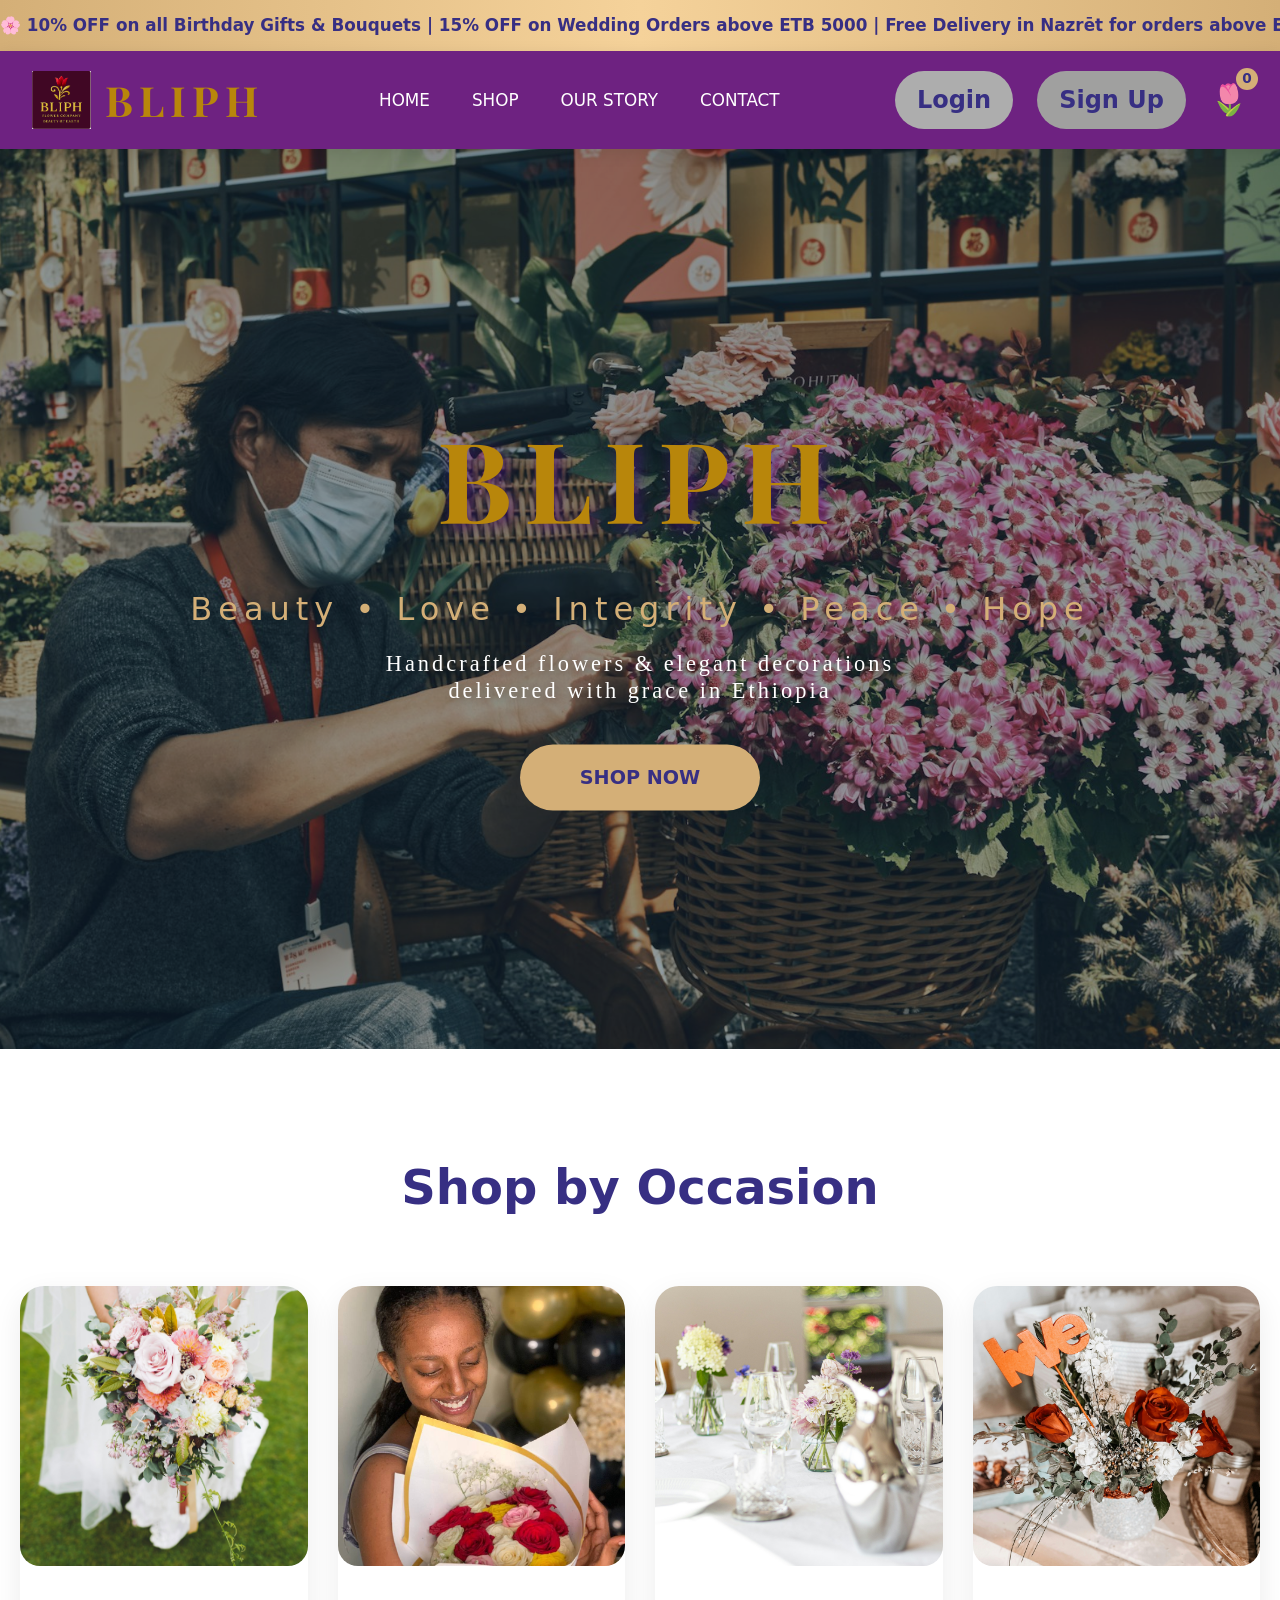
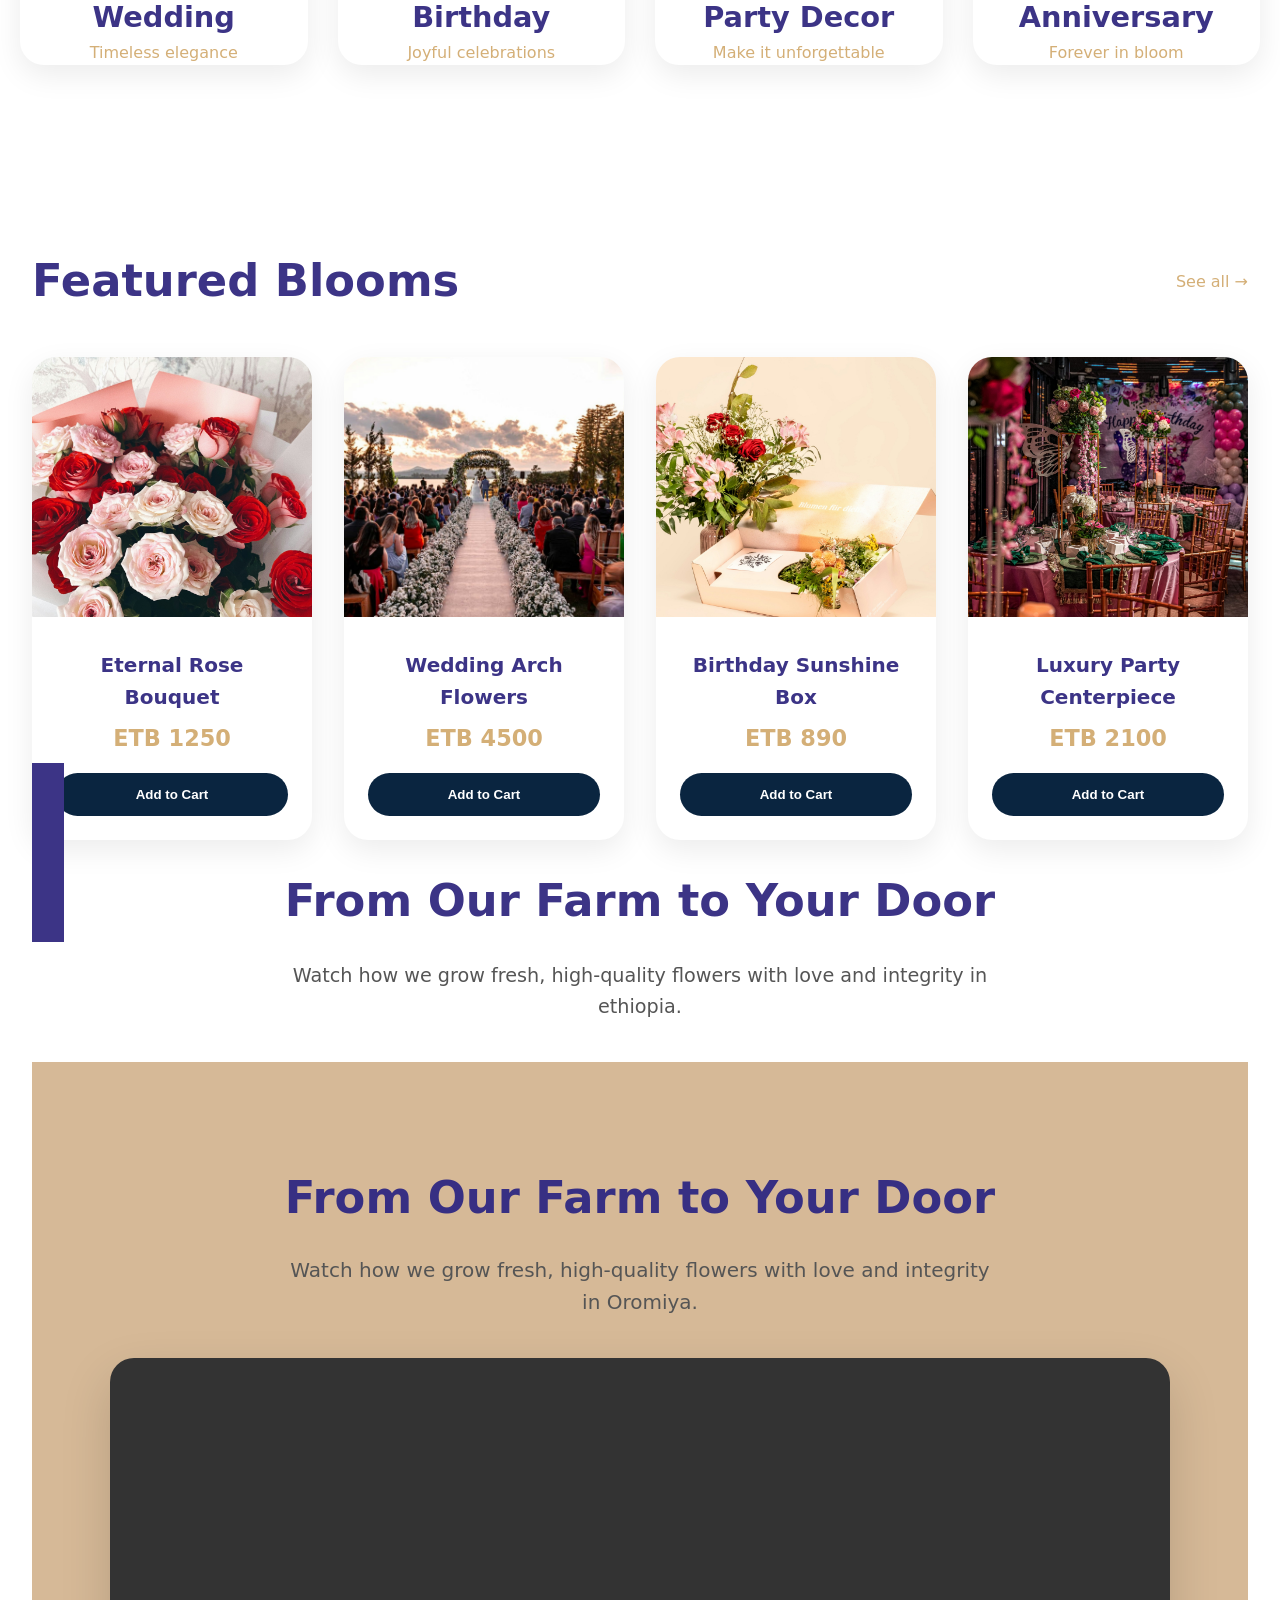
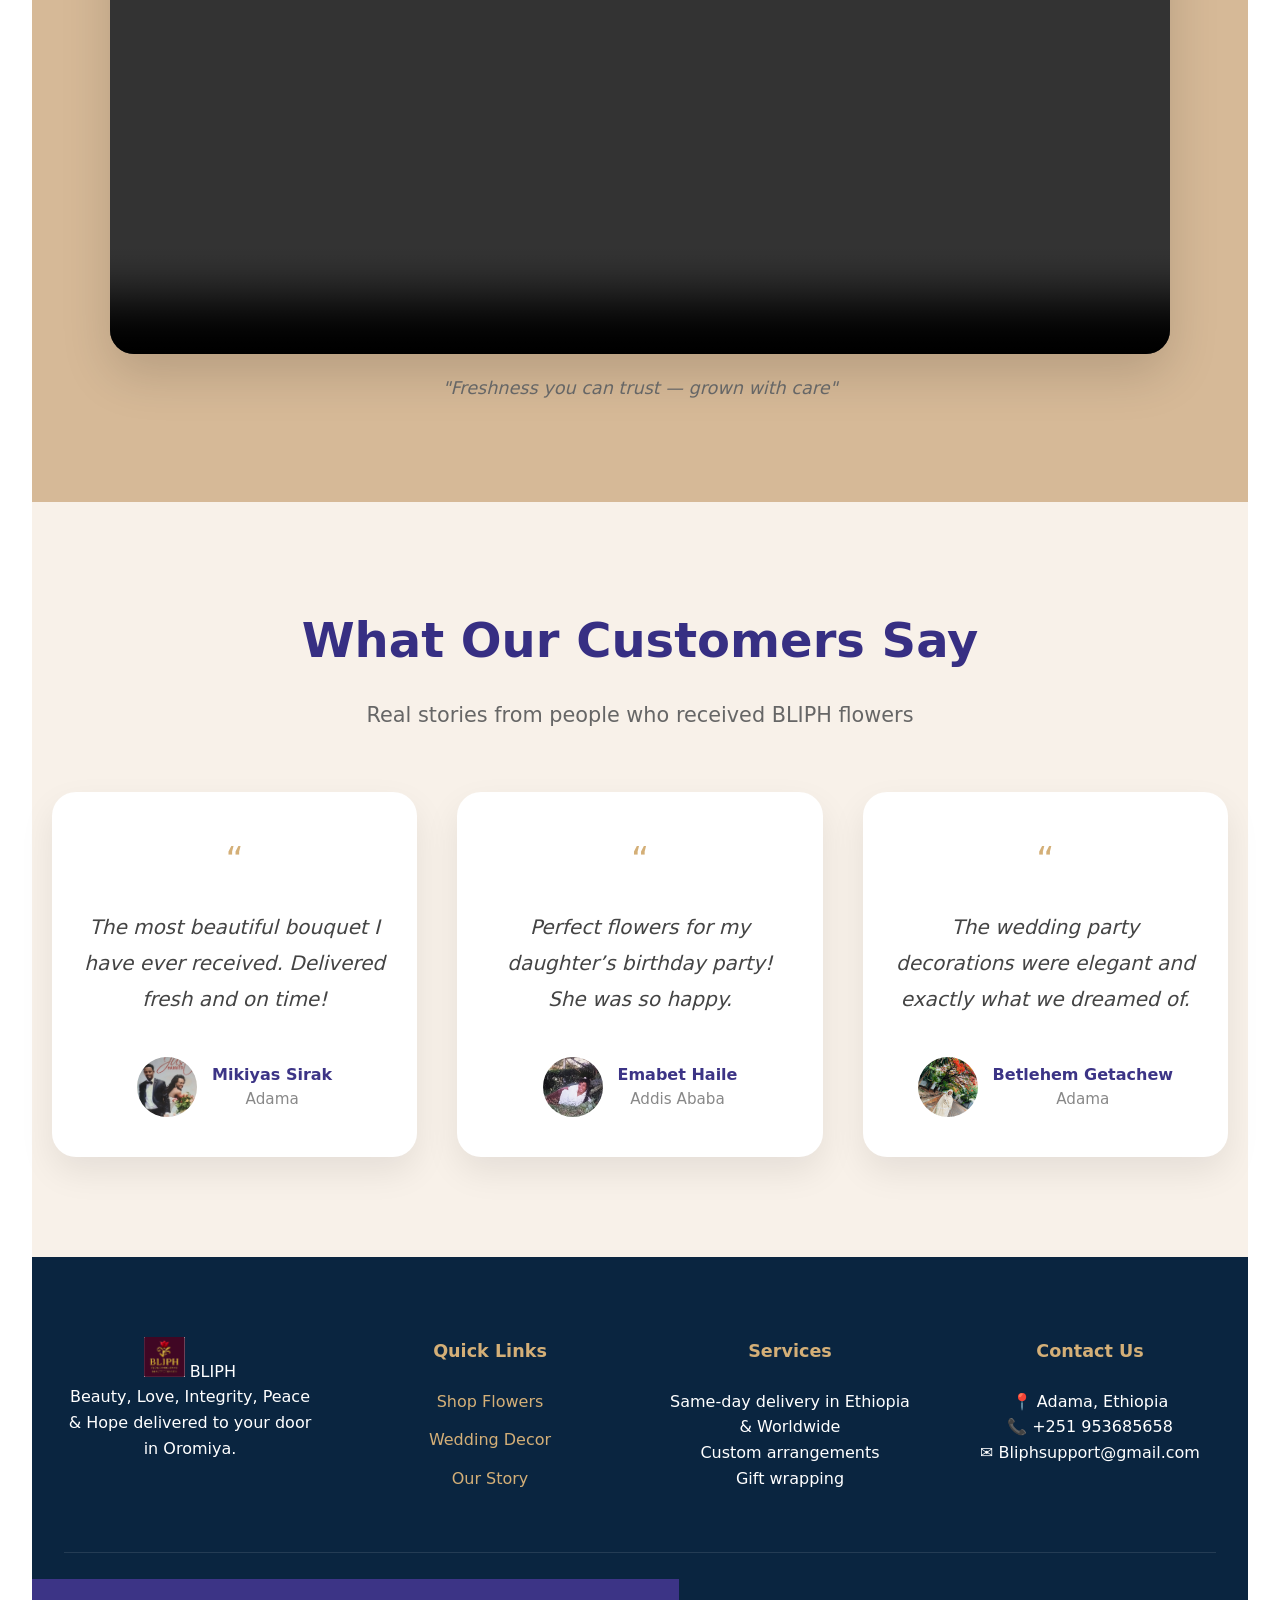
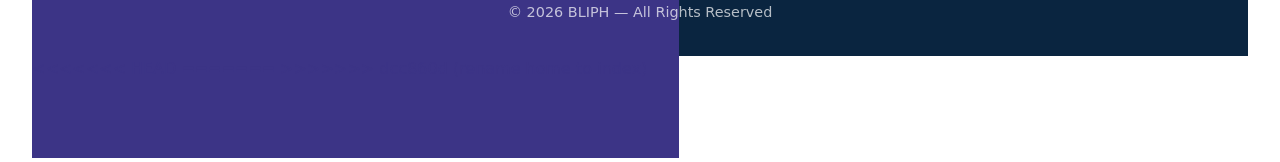
==== commit c74f93ee: "Refactor index.html for improved structure Removed conflicting HEAD section and updated meta tags fo" ====
--- a/index.html
+++ b/index.html
@@ -1,14 +1,6 @@
 <!DOCTYPE html>
 <html lang="en">
 <head>
-<<<<<<< HEAD
-       <meta http-equiv="refresh"content="0; url=home.html">
-       <meta charset="UTF-8">
-       <meta name="viewport" content="width=device-width,intital-scale=1.0">
-       <title>day1</title>
-       <link rel="stylesheet" 
-       href="style.css">
-=======
     <!-- 1. DOCTYPE tells the browser this is HTML5 document -->
     <meta charset="UTF-8">
     
@@ -28,7 +20,6 @@
         <!-- PUT YOUR IMAGE HERE -->
                       
 <link rel="stylesheet" href="day3.css">
->>>>>>> dcc860d (rename home to index)
 </head>
 <body>
     <!-- TOP ANNOUNCEMENT BAR - Golden Flowing Text -->
@@ -70,11 +61,17 @@
             <a href="#" style="background: #adadad; color: #372f83; padding: 10px 22px; border-radius: 9999px; font-weight: 600; text-decoration: none;">Login</a>
             <a href="#" style="background: #a0a09f; color: #372f83; padding: 10px 22px; border-radius: 9999px; font-weight: 600; text-decoration: none;">Sign Up</a>
             
-            <!-- Cart -->
-            <div onclick="toggleCart()" style="cursor: pointer; display: flex; align-items: center; gap: 6px; color: white;">
-                <span style="font-size: 1.7rem;">🛍️</span>
-                <span id="cart-count" style="background:#D4AF77; color:#372f83; font-size:0.85rem; width:26px; height:26px; border-radius:50%; display:flex; align-items:center; justify-content:center; font-weight:bold;">0</span>
-            </div>
+          <div onclick="toggleCart()" style="cursor: pointer; display: flex; align-items: center; gap: 8px; color: white; position: relative;">
+    <span id="cart-icon" 
+          style="font-size: 1.9rem; transition: transform 0.4s ease;">
+        🌷
+    </span>
+    
+    <span id="cart-count" 
+          style="position: absolute; top: -8px; right: -10px; background: #D4AF77; color: #372f83; font-size: 0.85rem; font-weight: bold; min-width: 22px; height: 22px; border-radius: 50%; display: flex; align-items: center; justify-content: center; padding: 0 6px;">
+        0
+    </span>
+</div>
         </div>
     </div>
 </nav>
@@ -96,7 +93,7 @@
     </div>
 
     <!-- Dark Overlay -->
-    <div style="position: absolute; inset: 0; background: rgba(195, 191, 196, 0.03); z-index: 2;"></div>
+    <div style="position: absolute; inset: 0; background: rgba(170, 170, 170, 0.03); z-index: 2;"></div>
 
     <!-- Brand Content -->
     <div style="position: absolute; top: 50%; left: 50%; transform: translate(-50%, -50%); text-align: center; z-index: 3; color: white; width: 90%; max-width: 900px;">
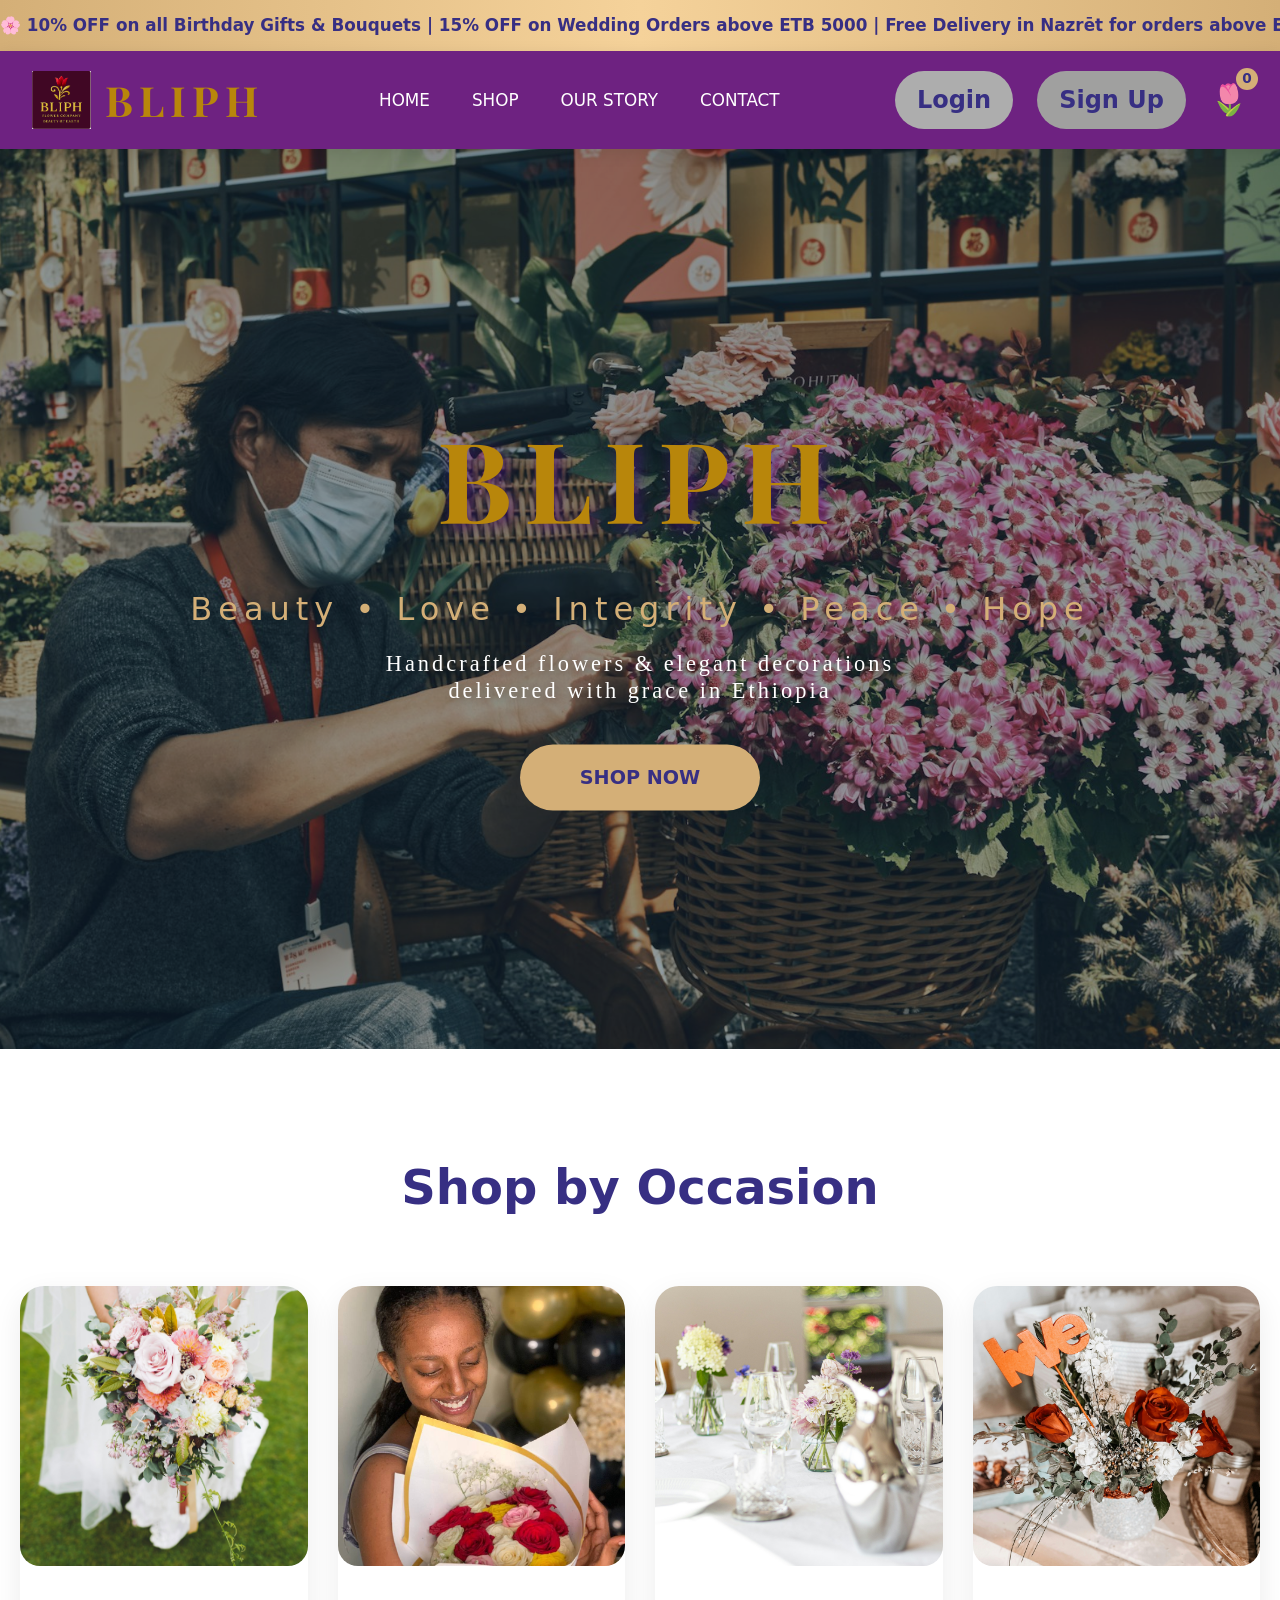
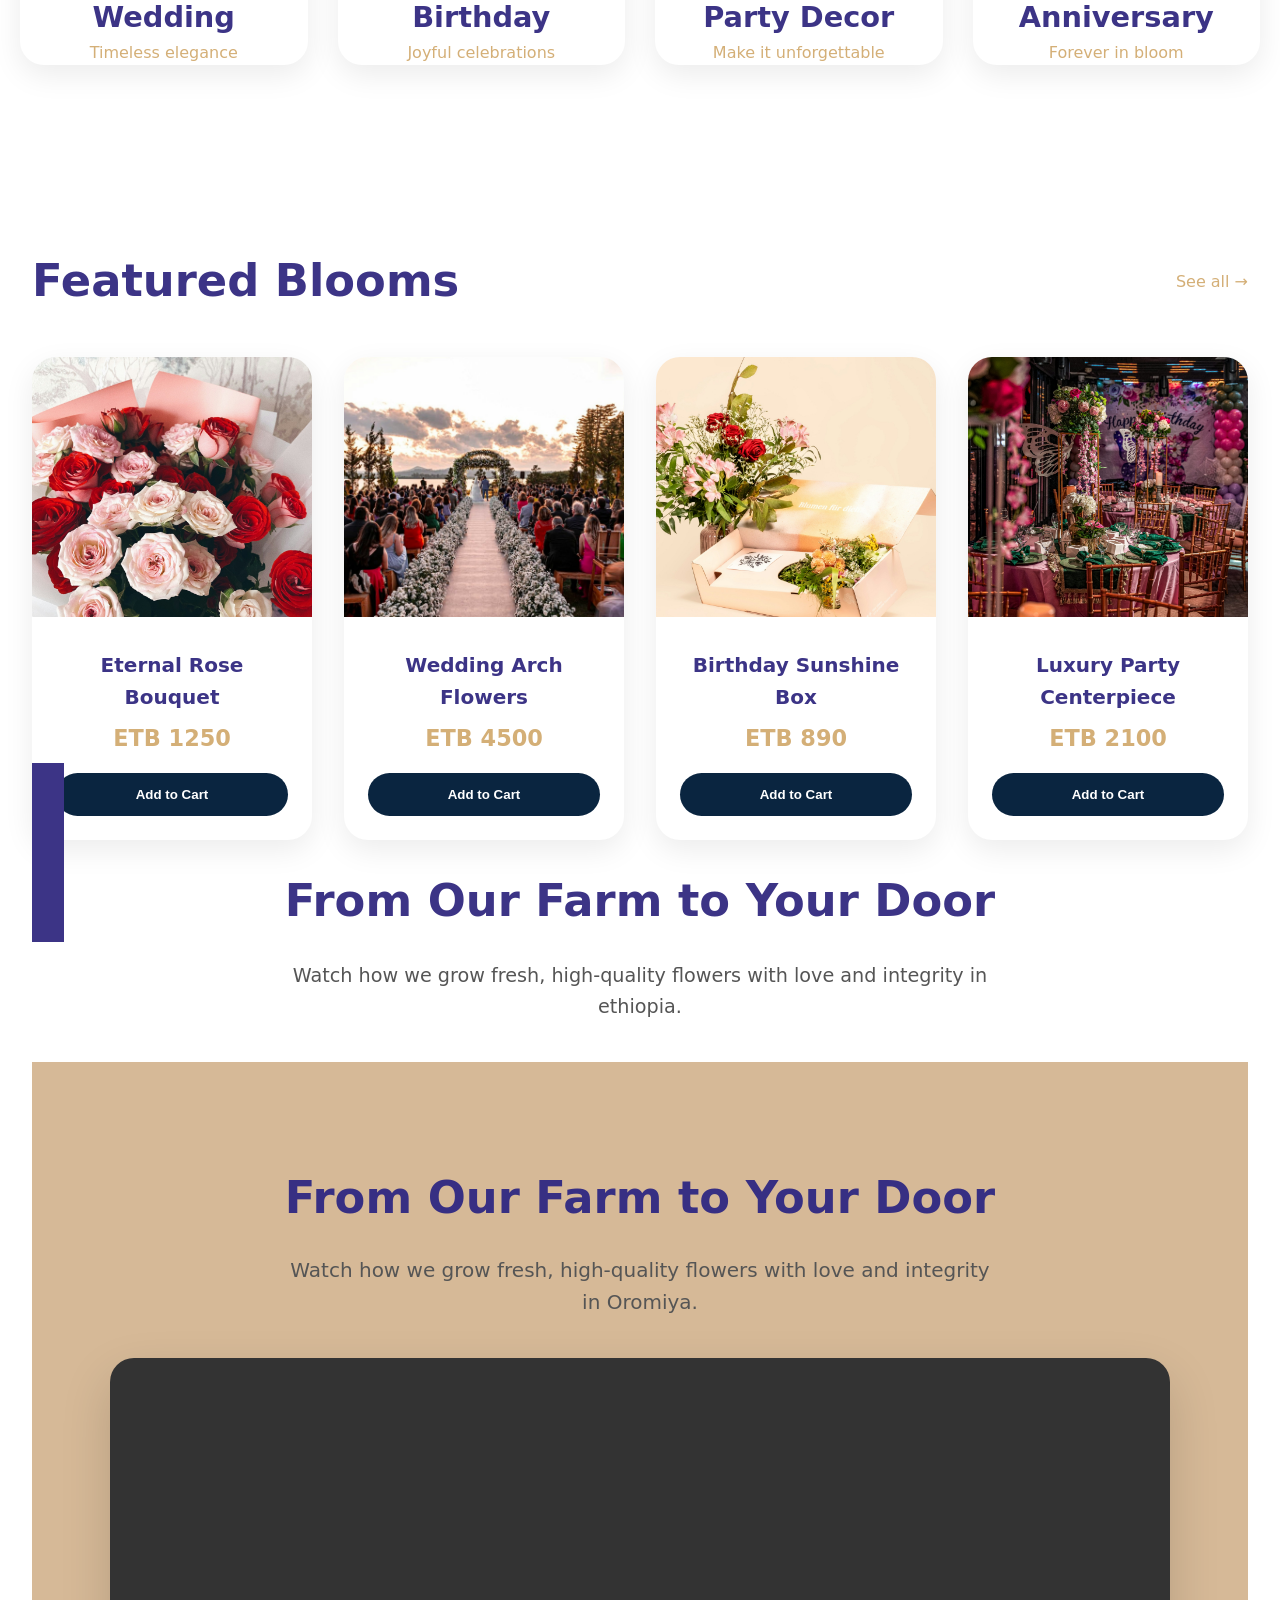
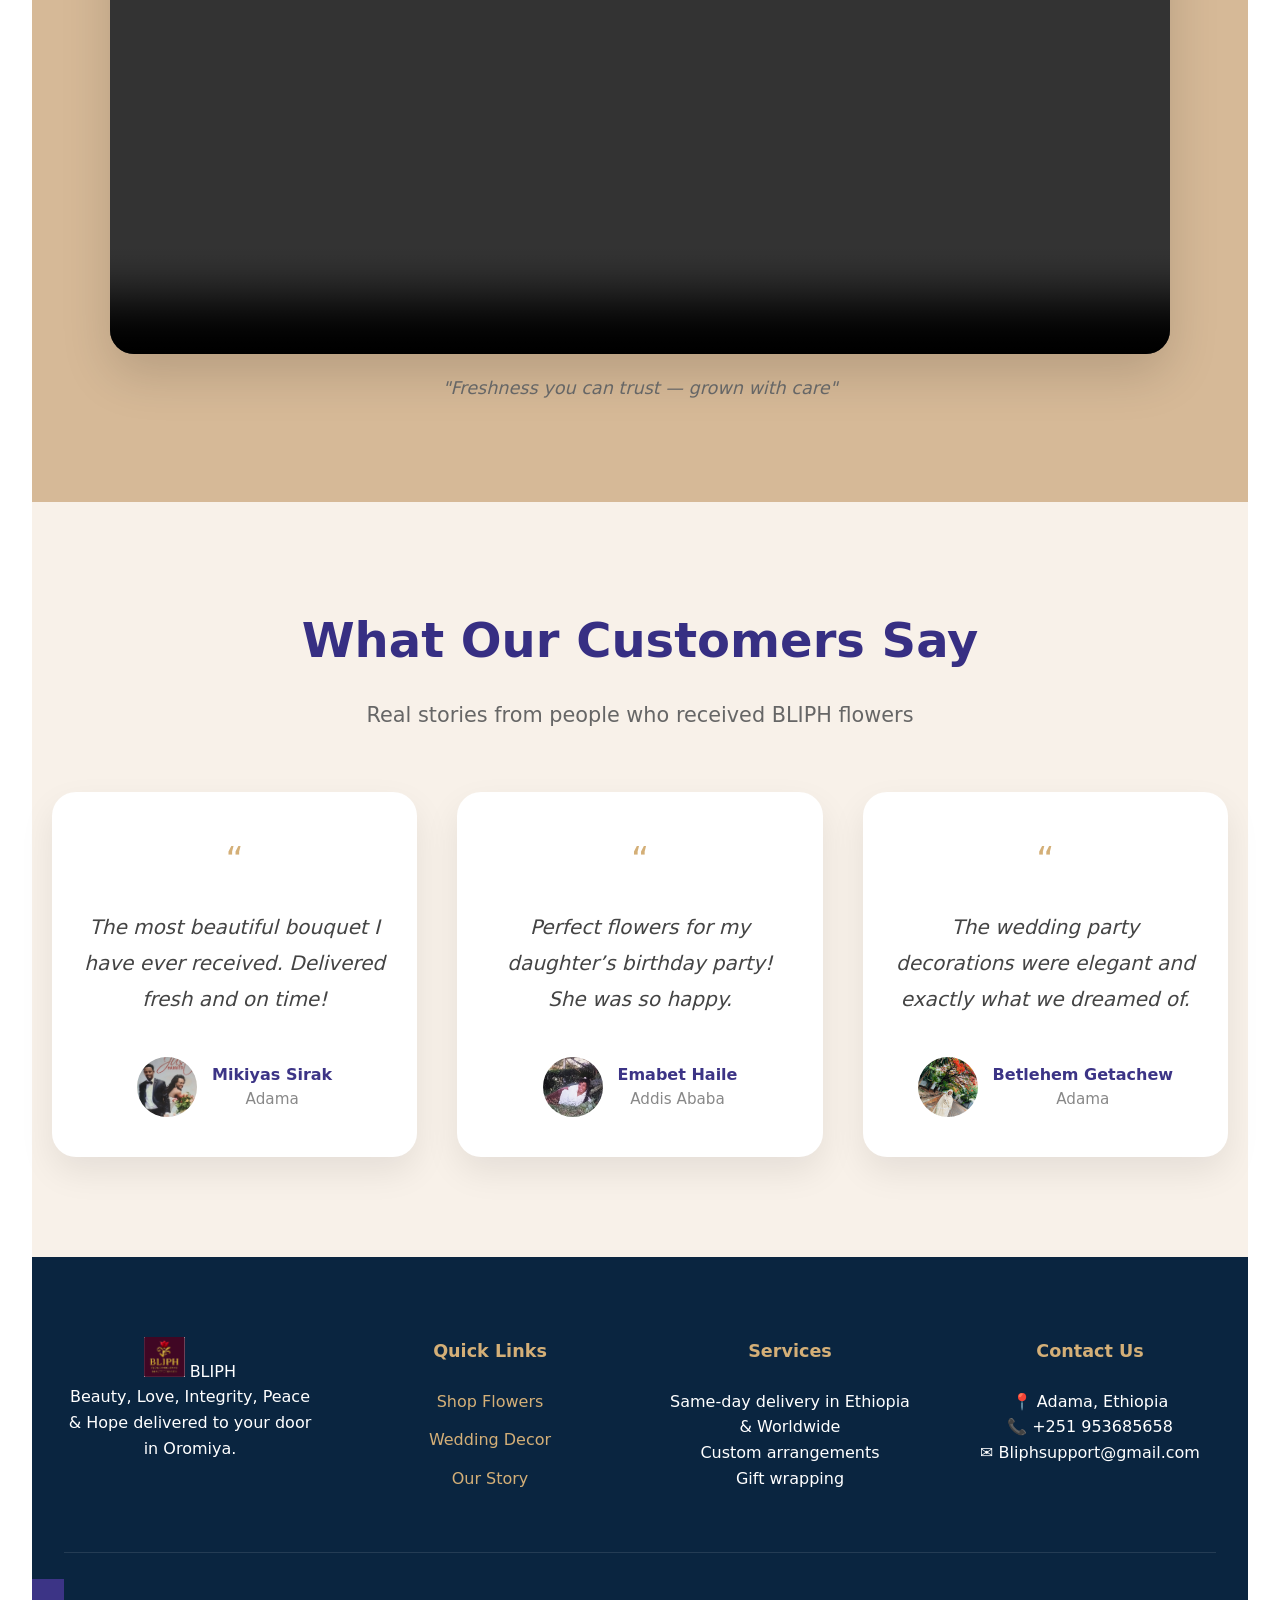
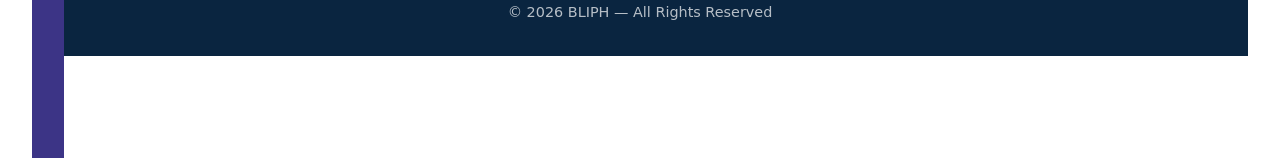
==== commit 26e15db6: "Fix merge conflict in index.html Removed merge conflict markers from index.html" ====
--- a/index.html
+++ b/index.html
@@ -335,10 +335,8 @@
         </div>
     </div>
     <script src="day3.js"></script>  
+</dev>
 </body>
-<<<<<<< HEAD
-
 </html>
-=======
-</html>
->>>>>>> dcc860d (rename home to index)
+
+
